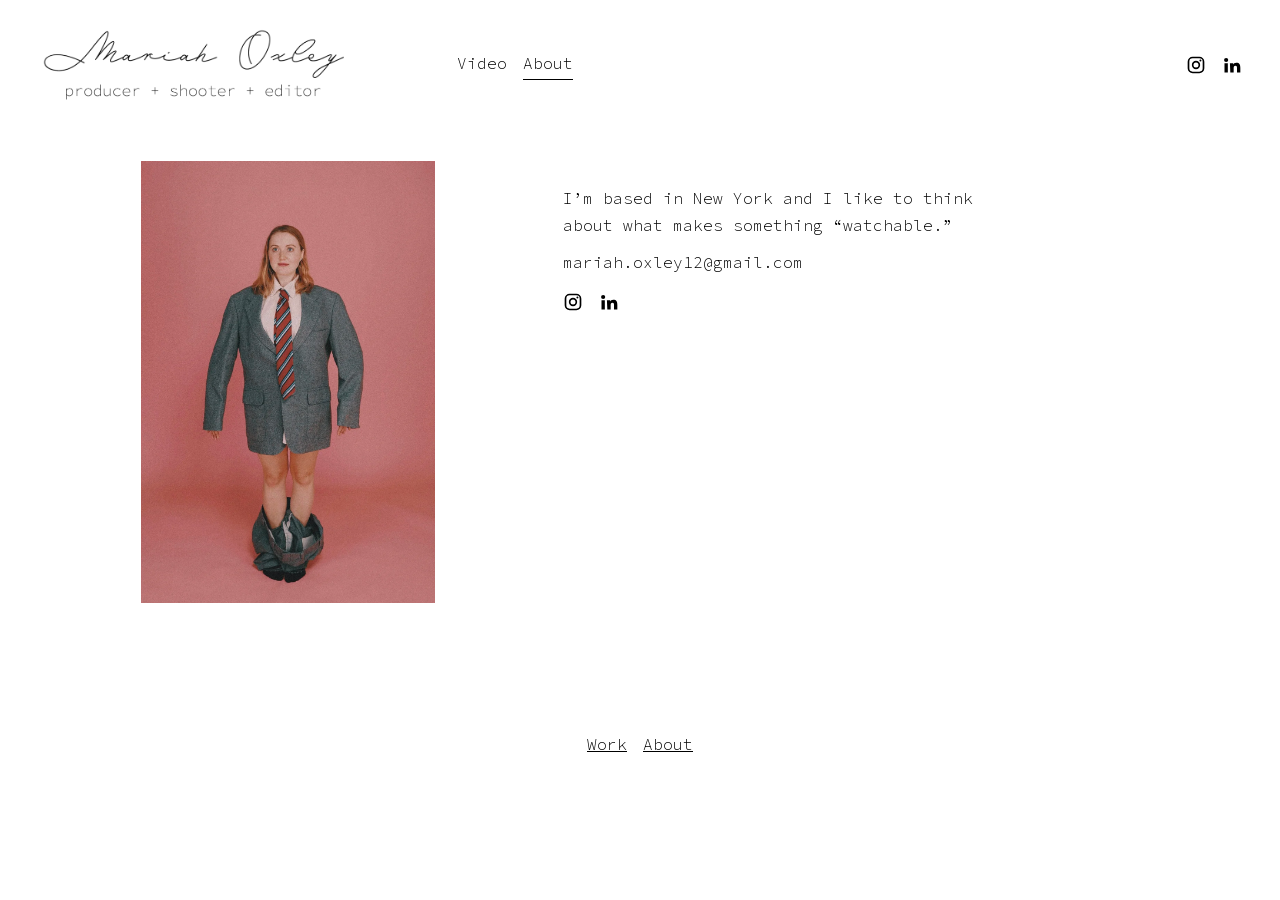
==== about.html @ 524e2201 "Recreate Squarespace portfolio as a static site Video and About pages in plain HTML and CSS, with th" ====
<!DOCTYPE html>
<html lang="en">
<head>
  <meta charset="utf-8">
  <meta name="viewport" content="width=device-width, initial-scale=1">
  <title>About — Mariah Oxley | Producer + Shooter + Editor</title>
  <link rel="stylesheet" href="style.css">
</head>
<body>

  <!-- ===== HEADER: logo, page links, social icons ===== -->
  <header class="site-header">
    <a class="logo" href="index.html"><img src="images/logo.webp" alt="Mariah Oxley — producer + shooter + editor" width="1500" height="393"></a>
    <nav class="main-nav">
      <a href="index.html">Video</a>
      <a href="about.html" class="current">About</a>
    </nav>
    <div class="social">
      <a href="https://www.instagram.com/fruityordie/" target="_blank" rel="noopener" aria-label="Instagram">
        <svg viewBox="0 0 24 24" fill="none" stroke="currentColor" stroke-width="2"><rect x="3" y="3" width="18" height="18" rx="5"/><circle cx="12" cy="12" r="4"/><circle cx="17.3" cy="6.7" r="1.2" fill="currentColor" stroke="none"/></svg>
      </a>
      <a href="https://www.linkedin.com/in/mariah-oxley-273037b3" target="_blank" rel="noopener" aria-label="LinkedIn">
        <svg viewBox="0 0 24 24" fill="currentColor"><path d="M4.98 3.5a2.5 2.5 0 1 1 0 5 2.5 2.5 0 0 1 0-5zM3 9.75h4V21H3zM9.5 9.75h3.8v1.6h.06c.53-.95 1.83-1.95 3.76-1.95 4.02 0 4.88 2.5 4.88 5.9V21h-4v-5.1c0-1.3-.03-2.9-1.85-2.9-1.85 0-2.15 1.4-2.15 2.8V21h-4z"/></svg>
      </a>
    </div>
  </header>

  <!-- ===== ABOUT ===== -->
  <main class="about">
    <img class="portrait" src="images/mariah.webp" alt="Mariah Oxley" width="1000" height="1499">
    <div class="bio">
      <p>I’m based in New York and I like to think about what makes something “watchable.”</p>
      <p><a href="mailto:mariah.oxley12@gmail.com">mariah.oxley12@gmail.com</a></p>
      <div class="social">
        <a href="https://www.instagram.com/fruityordie/" target="_blank" rel="noopener" aria-label="Instagram">
          <svg viewBox="0 0 24 24" fill="none" stroke="currentColor" stroke-width="2"><rect x="3" y="3" width="18" height="18" rx="5"/><circle cx="12" cy="12" r="4"/><circle cx="17.3" cy="6.7" r="1.2" fill="currentColor" stroke="none"/></svg>
        </a>
        <a href="https://www.linkedin.com/in/mariah-oxley-273037b3" target="_blank" rel="noopener" aria-label="LinkedIn">
          <svg viewBox="0 0 24 24" fill="currentColor"><path d="M4.98 3.5a2.5 2.5 0 1 1 0 5 2.5 2.5 0 0 1 0-5zM3 9.75h4V21H3zM9.5 9.75h3.8v1.6h.06c.53-.95 1.83-1.95 3.76-1.95 4.02 0 4.88 2.5 4.88 5.9V21h-4v-5.1c0-1.3-.03-2.9-1.85-2.9-1.85 0-2.15 1.4-2.15 2.8V21h-4z"/></svg>
        </a>
      </div>
    </div>
  </main>

  <!-- ===== FOOTER ===== -->
  <footer class="site-footer">
    <a href="index.html">Work</a>
    <a href="about.html">About</a>
  </footer>

</body>
</html>
---- style.css ----
/* =========================================================
   style.css — controls how the whole site LOOKS.
   (index.html and about.html control what the site SAYS.)
   ========================================================= */

/* ---- The font (the file lives in the fonts folder) ---- */
@font-face {
  font-family: "Source Code Pro";
  src: url("fonts/source-code-pro.woff2") format("woff2");
  font-weight: 200 900;
  font-display: swap;
}

/* ---- Settings you might want to tweak ---- */
:root {
  --text-color: #000;
  --background: #fff;
  --font: "Source Code Pro", monospace;
  --side-padding: 3vw;   /* space on the left/right edges of the page */
  --gap: 11px;           /* space between thumbnails */
}

* { box-sizing: border-box; }

body {
  margin: 0;
  background: var(--background);
  color: var(--text-color);
  font-family: var(--font);
  font-weight: 300;
  font-size: 0.9rem;
  line-height: 1.7;
}

a { color: inherit; }
img { display: block; max-width: 100%; }

/* ---- Header ---- */
.site-header {
  display: flex;
  align-items: center;
  gap: 2rem;
  padding: 1.5rem var(--side-padding);
}
.logo img { width: 310px; height: auto; }
.main-nav {
  display: flex;
  gap: 1rem;
  margin-left: 6vw;
  font-size: 1rem;
}
.main-nav a { text-decoration: none; padding-bottom: 2px; }
.main-nav a.current,
.main-nav a:hover { border-bottom: 1px solid currentColor; }

.social { display: flex; gap: 1rem; }
.site-header .social { margin-left: auto; }
.social a { display: block; width: 20px; height: 20px; }
.social a:hover { opacity: 0.6; }
.social svg { width: 100%; height: 100%; }

/* ---- Video grid ---- */
.work { padding: 2rem var(--side-padding) 3rem; }

.row {
  display: grid;
  gap: var(--gap);
  margin-bottom: 1.5rem;
}
.row.wide { grid-template-columns: repeat(3, 1fr); }  /* horizontal videos */
.row.tall { grid-template-columns: repeat(4, 1fr); }  /* vertical videos */

.thumb { display: block; overflow: hidden; margin-bottom: 1.2rem; }
.thumb img {
  width: 100%;
  object-fit: cover;          /* crop to fill the box instead of squishing */
  transition: opacity 0.2s;
}
.row.wide .thumb img { aspect-ratio: 16 / 9; }
.row.tall .thumb img { aspect-ratio: 9 / 14; }
a.thumb:hover img { opacity: 0.8; }

.card p { margin: 0 0 0.6rem; }

/* ---- About page ---- */
.about {
  display: flex;
  align-items: flex-start;
  gap: 10vw;
  padding: 2rem 11vw 6rem;
  font-size: 1rem;
}
.portrait { width: 23vw; min-width: 200px; height: auto; }
.bio { max-width: 27rem; padding-top: 1.5rem; }
.bio p { margin: 0 0 0.6rem; }
.bio a { text-decoration: none; }
.bio a:hover { text-decoration: underline; }
.bio .social { margin-top: 1rem; }

/* ---- Footer ---- */
.site-footer {
  display: flex;
  justify-content: center;
  gap: 1rem;
  padding: 2rem var(--side-padding) 3rem;
  font-size: 1rem;
}

/* ---- Phones and small screens ---- */
@media (max-width: 700px) {
  :root { --side-padding: 5vw; }

  .site-header { flex-wrap: wrap; gap: 1rem; }
  .logo img { width: 230px; }
  .main-nav { margin-left: 0; order: 3; width: 100%; }

  .row.wide { grid-template-columns: 1fr; }
  .row.tall { grid-template-columns: repeat(2, 1fr); }

  .about { flex-direction: column; gap: 1.5rem; padding: 1rem var(--side-padding) 3rem; }
  .portrait { width: 60vw; }
  .bio { padding-top: 0; }
}
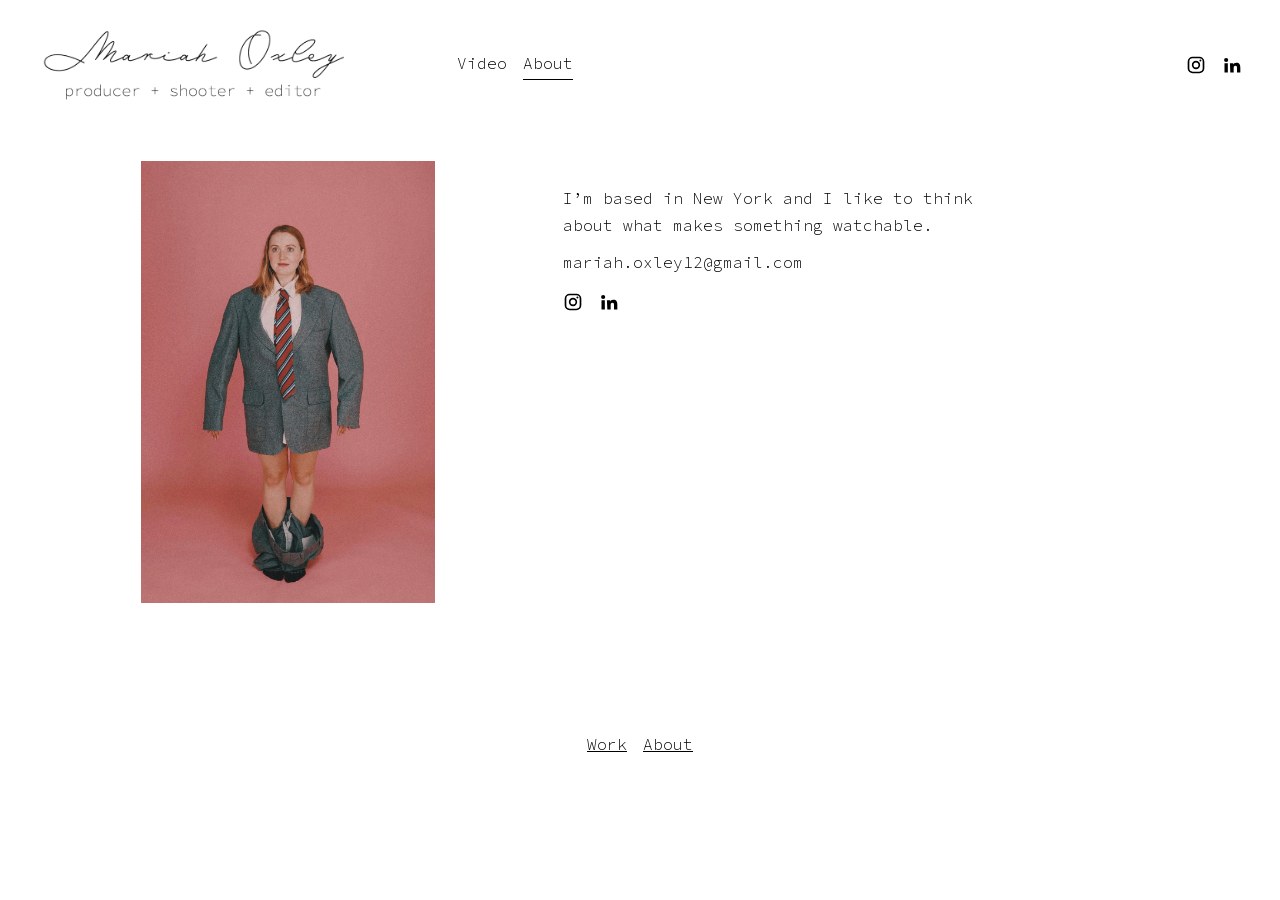
==== commit a9ab3c20: "Remove quotation marks from the About bio Co-Authored-By: Claude Opus 5.5 <noreply@anthropic.com>" ====
--- a/about.html
+++ b/about.html
@@ -29,7 +29,7 @@
   <main class="about">
     <img class="portrait" src="images/mariah.webp" alt="Mariah Oxley" width="1000" height="1499">
     <div class="bio">
-      <p>I’m based in New York and I like to think about what makes something “watchable.”</p>
+      <p>I’m based in New York and I like to think about what makes something watchable.</p>
       <p><a href="mailto:mariah.oxley12@gmail.com">mariah.oxley12@gmail.com</a></p>
       <div class="social">
         <a href="https://www.instagram.com/fruityordie/" target="_blank" rel="noopener" aria-label="Instagram">
--- a/style.css
+++ b/style.css
@@ -69,6 +69,7 @@
 }
 .row.wide { grid-template-columns: repeat(3, 1fr); }  /* horizontal videos */
 .row.tall { grid-template-columns: repeat(4, 1fr); }  /* vertical videos */
+.row.tall.five { grid-template-columns: repeat(5, 1fr); }  /* a vertical row with five */
 
 .thumb { display: block; overflow: hidden; margin-bottom: 1.2rem; }
 .thumb img {
@@ -115,7 +116,7 @@
   .main-nav { margin-left: 0; order: 3; width: 100%; }
 
   .row.wide { grid-template-columns: 1fr; }
-  .row.tall { grid-template-columns: repeat(2, 1fr); }
+  .row.tall, .row.tall.five { grid-template-columns: repeat(2, 1fr); }
 
   .about { flex-direction: column; gap: 1.5rem; padding: 1rem var(--side-padding) 3rem; }
   .portrait { width: 60vw; }
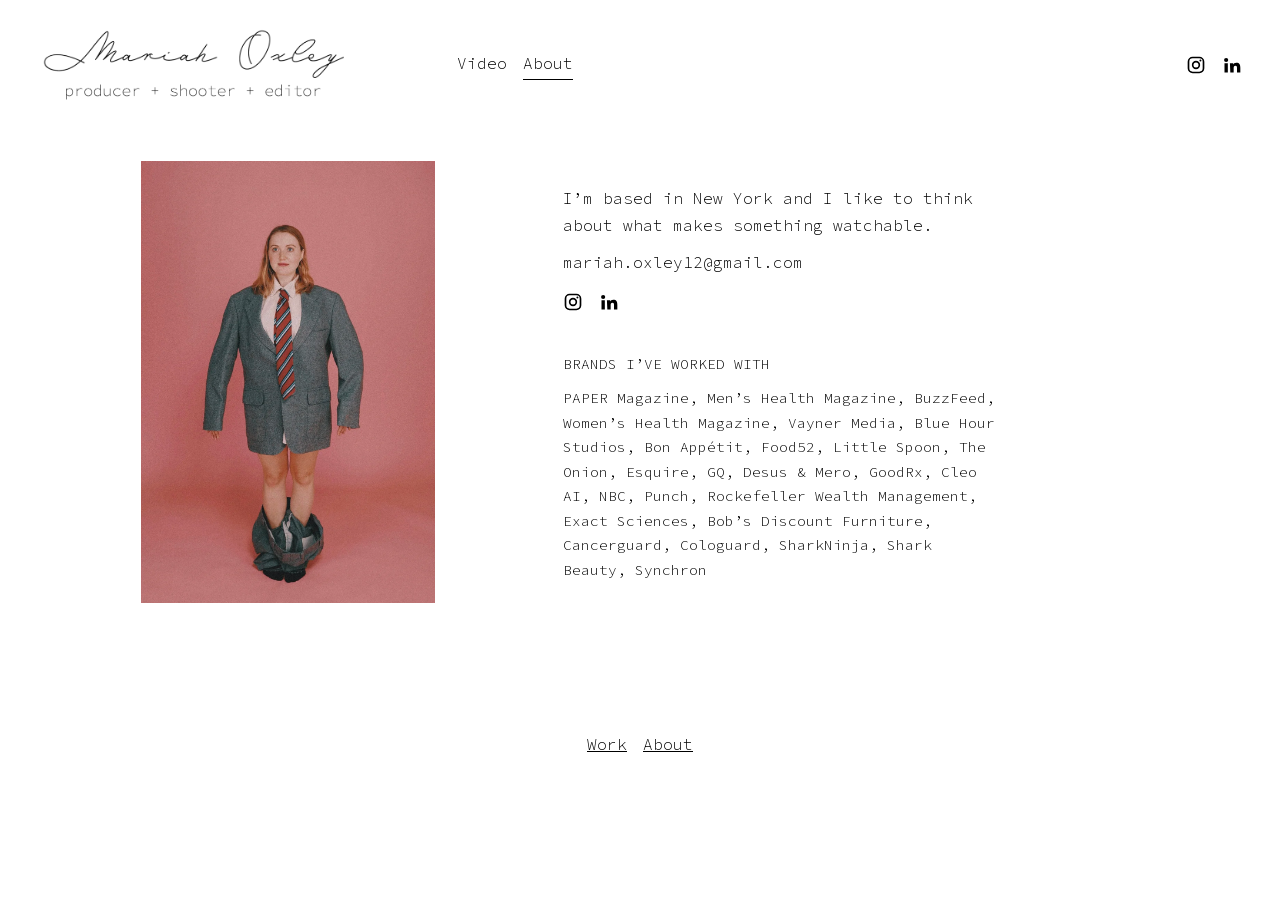
==== commit b19d2573: "Add brands list to the About page; write SharkNinja as one word Co-Authored-By: Claude Opus 5.5 <nor" ====
--- a/about.html
+++ b/about.html
@@ -39,6 +39,10 @@
           <svg viewBox="0 0 24 24" fill="currentColor"><path d="M4.98 3.5a2.5 2.5 0 1 1 0 5 2.5 2.5 0 0 1 0-5zM3 9.75h4V21H3zM9.5 9.75h3.8v1.6h.06c.53-.95 1.83-1.95 3.76-1.95 4.02 0 4.88 2.5 4.88 5.9V21h-4v-5.1c0-1.3-.03-2.9-1.85-2.9-1.85 0-2.15 1.4-2.15 2.8V21h-4z"/></svg>
         </a>
       </div>
+      <div class="brands">
+        <p class="brands-label">Brands I’ve worked with</p>
+        <p>PAPER Magazine, Men’s Health Magazine, BuzzFeed, Women’s Health Magazine, Vayner Media, Blue Hour Studios, Bon Appétit, Food52, Little Spoon, The Onion, Esquire, GQ, Desus &amp; Mero, GoodRx, Cleo AI, NBC, Punch, Rockefeller Wealth Management, Exact Sciences, Bob’s Discount Furniture, Cancerguard, Cologuard, SharkNinja, Shark Beauty, Synchron</p>
+      </div>
     </div>
   </main>
 
--- a/style.css
+++ b/style.css
@@ -97,6 +97,8 @@
 .bio a { text-decoration: none; }
 .bio a:hover { text-decoration: underline; }
 .bio .social { margin-top: 1rem; }
+.brands { margin-top: 2.5rem; font-size: 0.9rem; }
+.brands-label { text-transform: uppercase; }
 
 /* ---- Footer ---- */
 .site-footer {
